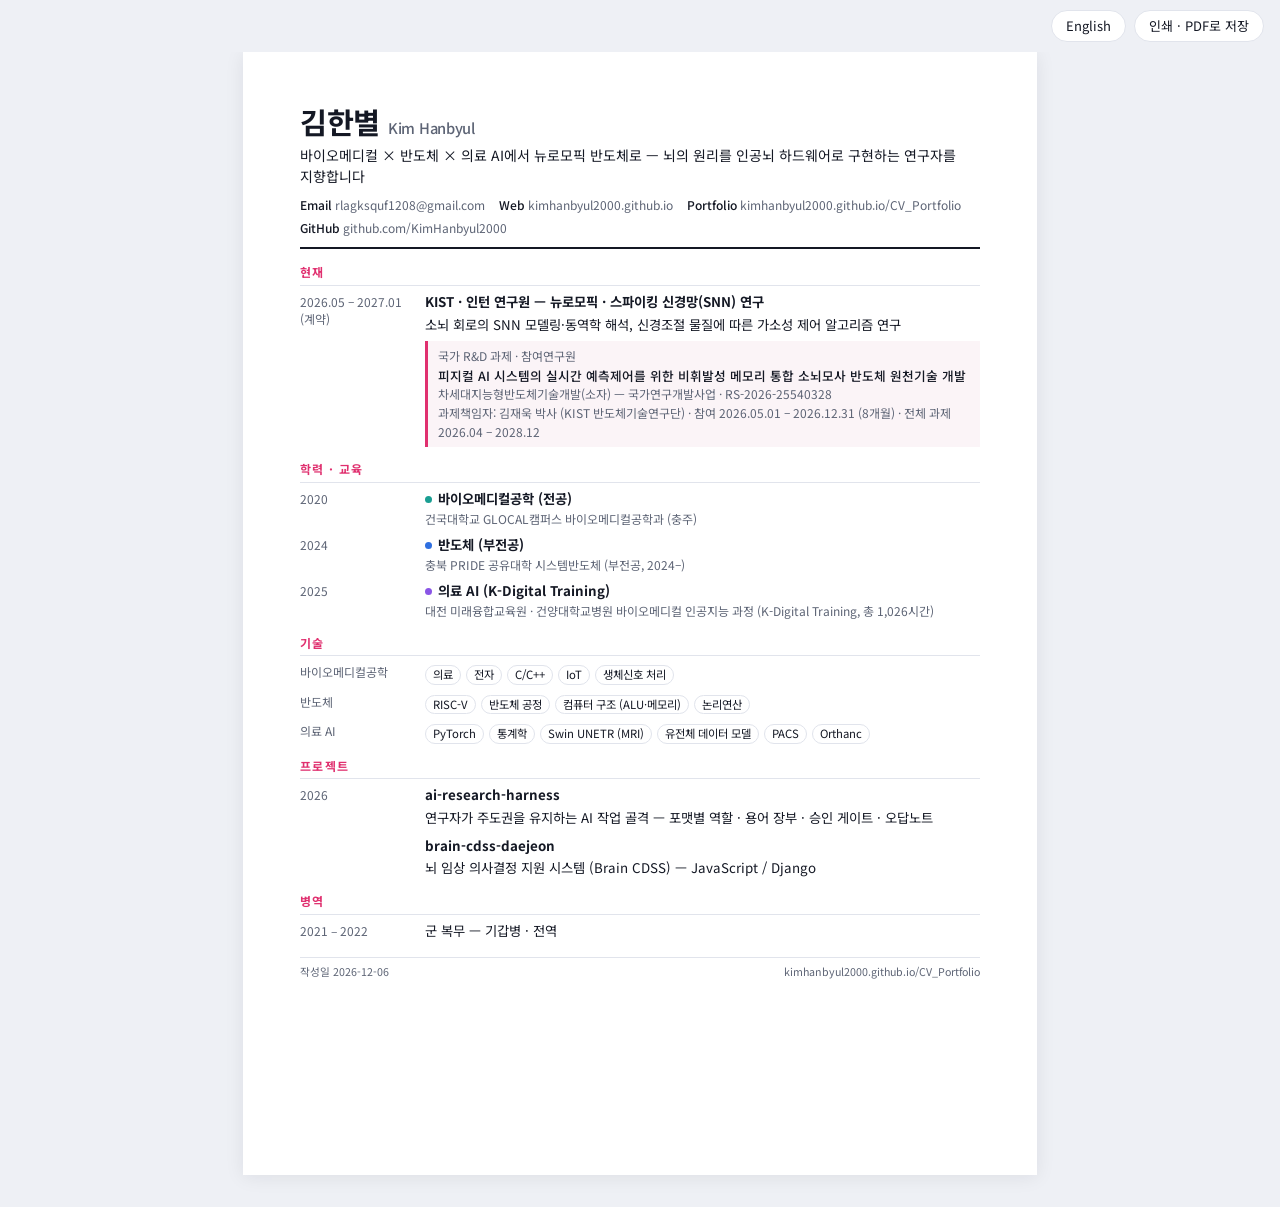
==== cv.html @ 805592ad "PDF 이력서, 푸터 업데이트 날짜, 타임라인 세부 정보 정리 - cv.html (A4 인쇄용, profile.json 단일 출처) + src/cv_pdf.py → assets/c" ====
<!doctype html>
<html lang="ko">
<head>
<meta charset="utf-8">
<meta name="viewport" content="width=device-width, initial-scale=1">
<title>Kim Hanbyul — CV</title>
<meta name="robots" content="noindex">
<!-- 인쇄용 이력서. data/profile.json 을 읽어 그린다. ?lang=en 이면 영어.
     PDF 는 src/cv_pdf.py 가 이 페이지를 인쇄해 assets/cv/ 에 만든다. 화면에서 직접 인쇄해도 같은 모양이다. -->
<link rel="preconnect" href="https://fonts.googleapis.com">
<link href="https://fonts.googleapis.com/css2?family=Noto+Sans+KR:wght@400;500;700&display=swap" rel="stylesheet">
<style>
:root{--ink:#141824;--muted:#5d6475;--line:#e1e4ec;--accent:#e0306f;--l1:#1a9e92;--l2:#2f6fe0;--l3:#8a55e6;--paper:#ffffff;--desk:#eef0f5}
@page{size:A4;margin:14mm 15mm}
*{box-sizing:border-box}
html,body{margin:0}
body{background:var(--desk);color:var(--ink);font-family:"Noto Sans KR",-apple-system,BlinkMacSystemFont,"Apple SD Gothic Neo",sans-serif;
  font-size:10pt;line-height:1.55;word-break:keep-all;-webkit-print-color-adjust:exact;print-color-adjust:exact}
.bar{position:sticky;top:0;display:flex;justify-content:flex-end;gap:8px;padding:10px 16px;background:var(--desk)}
.bar button,.bar a{appearance:none;border:1px solid var(--line);background:var(--paper);color:var(--ink);border-radius:999px;
  padding:5px 14px;font:inherit;font-size:13px;cursor:pointer;text-decoration:none}
.sheet{width:210mm;max-width:100%;min-height:297mm;margin:0 auto 32px;background:var(--paper);padding:14mm 15mm;
  box-shadow:0 2px 18px rgba(20,24,36,.08)}
@media print{
  body{background:none}
  .bar{display:none}
  .sheet{width:auto;min-height:0;margin:0;padding:0;box-shadow:none}
}
header{border-bottom:2px solid var(--ink);padding-bottom:10px;margin-bottom:14px}
h1{font-size:22pt;line-height:1.15;margin:0;letter-spacing:-.01em}
h1 small{font-size:11pt;color:var(--muted);font-weight:500;margin-left:8px}
.headline{margin:6px 0 8px;font-size:10.5pt}
.contact{display:flex;flex-wrap:wrap;gap:4px 14px;font-size:9pt;color:var(--muted)}
.contact a{color:inherit;text-decoration:none}
.contact b{color:var(--ink);font-weight:500}
section{margin:0 0 13px;break-inside:avoid}
h2{font-size:9pt;letter-spacing:.12em;text-transform:uppercase;color:var(--accent);margin:0 0 6px;padding-bottom:3px;border-bottom:1px solid var(--line)}
h2 span.sub{color:var(--muted);letter-spacing:.04em;margin-left:6px;text-transform:none;font-weight:500}
.row{display:grid;grid-template-columns:30mm 1fr;gap:0 12px;margin:0 0 7px}
.row .when{color:var(--muted);font-size:9pt;line-height:1.4;padding-top:2px;overflow-wrap:anywhere}
.row .t{font-weight:700}
.row .w{color:var(--muted);font-size:9pt}
.row p{margin:2px 0 0}
.box{border-left:3px solid var(--accent);background:#fbf4f7;padding:6px 10px;margin-top:6px;font-size:9pt;color:var(--muted)}
.box .t{color:var(--ink);font-weight:500;font-size:9.5pt}
.chips{display:flex;flex-wrap:wrap;gap:3px 5px;margin-top:3px}
.chip{font-size:8.5pt;border:1px solid var(--line);border-radius:999px;padding:0 7px;color:var(--ink)}
.dot{display:inline-block;width:7px;height:7px;border-radius:50%;margin-right:6px;vertical-align:1px}
.proj a{color:var(--ink);font-weight:700;text-decoration:none}
footer{margin-top:16px;padding-top:6px;border-top:1px solid var(--line);font-size:8pt;color:var(--muted);display:flex;justify-content:space-between;gap:8px;flex-wrap:wrap}
</style>
</head>
<body>
<div class="bar">
  <a id="lang" href="#"></a>
  <button id="print" type="button"></button>
</div>
<main class="sheet" id="cv"></main>
<script type="module">
const $ = id => document.getElementById(id);
const esc = s => String(s ?? "").replace(/[&<>"]/g, c => ({ "&": "&amp;", "<": "&lt;", ">": "&gt;", '"': "&quot;" })[c]);
// 언어: ?lang= 이 우선, 없으면 홈페이지와 같은 localStorage "lang", 기본 한국어
let L = new URLSearchParams(location.search).get("lang");
if (L !== "en" && L !== "ko") { try { L = localStorage.getItem("lang"); } catch (e) {} }
L = L === "en" ? "en" : "ko";
document.documentElement.lang = L;

const pf = await fetch("data/profile.json").then(r => r.json());
const T = (o, k) => o[`${k}_${L}`];
const K = (ko, en) => L === "ko" ? ko : en;
const c = pf.current, pj = c.project;
const color = { L1: "var(--l1)", L2: "var(--l2)", L3: "var(--l3)" };
// 학력·교육의 연도는 타임라인에서 같은 기둥(pillar)을 가진 항목의 연도를 쓴다
const yearOf = id => pf.timeline.find(t => t.pillar === id)?.when ?? "";
const military = pf.timeline.find(t => t.when.startsWith("2021"));
const site = pf.links.find(l => l.label === "Home")?.href ?? "";
const gh = pf.links.find(l => l.label === "GitHub")?.href ?? "";
const portfolio = site + "CV_Portfolio/";
const today = new Date().toLocaleDateString("sv-SE", { timeZone: "Asia/Seoul" });
const bare = u => u.replace(/^https?:\/\//, "").replace(/\/$/, "");

$("cv").innerHTML = `
  <header>
    <h1>${esc(pf.name[L])}<small>${esc(pf.name[L === "ko" ? "en" : "ko"])}</small></h1>
    <p class="headline">${esc(pf.headline[L])}</p>
    <div class="contact">
      <span><b>Email</b> <a href="mailto:${esc(pf.contact.email)}">${esc(pf.contact.email)}</a></span>
      <span><b>Web</b> <a href="${esc(site)}">${esc(bare(site))}</a></span>
      <span><b>Portfolio</b> <a href="${esc(portfolio)}">${esc(bare(portfolio))}</a></span>
      <span><b>GitHub</b> <a href="${esc(gh)}">${esc(bare(gh))}</a></span>
    </div>
  </header>

  <section>
    <h2>${K("현재", "Current position")}</h2>
    <div class="row">
      <div class="when">${esc(T(c, "period"))}</div>
      <div>
        <div class="t">${esc(c.org)} · ${esc(T(c, "role"))}</div>
        <p>${esc(T(c, "detail"))}</p>
        ${pj ? `<div class="box">
          <div>${K("국가 R&D 과제", "National R&D project")} · ${esc(T(pj, "role"))}</div>
          <div class="t">${esc(T(pj, "title"))}</div>
          <div>${esc(T(pj, "program"))} · ${esc(pj.number)}</div>
          <div>${K("과제책임자", "PI")}: ${esc(T(pj, "pi"))} · ${esc(T(pj, "period"))}</div>
        </div>` : ""}
      </div>
    </div>
  </section>

  <section>
    <h2>${K("학력 · 교육", "Education & training")}</h2>
    ${pf.pillars.map(p => `
    <div class="row">
      <div class="when">${esc(yearOf(p.id))}</div>
      <div>
        <div class="t"><span class="dot" style="background:${color[p.id]}"></span>${esc(T(p, "title"))}</div>
        <div class="w">${esc(T(p, "where"))}</div>
      </div>
    </div>`).join("")}
  </section>

  <section>
    <h2>${K("기술", "Skills")}</h2>
    ${pf.pillars.map(p => `
    <div class="row">
      <div class="when">${esc(T(p, "title").split(/\s[—(]/)[0])}</div>
      <div class="chips">${T(p, "skills").map(s => `<span class="chip">${esc(s)}</span>`).join("")}</div>
    </div>`).join("")}
  </section>

  <section class="proj">
    <h2>${K("프로젝트", "Projects")}</h2>
    ${pf.projects.map(p => `
    <div class="row">
      <div class="when">${esc(p.when ?? "")}</div>
      <div><a href="${esc(p.href)}">${esc(p.name)}</a><p>${esc(p[L])}</p></div>
    </div>`).join("")}
  </section>

  ${military ? `<section>
    <h2>${K("병역", "Military service")}</h2>
    <div class="row"><div class="when">${esc(military.when)}</div><div>${esc(military[L])}</div></div>
  </section>` : ""}

  <footer>
    <span>${K("작성일", "Updated")} ${today}</span>
    <span>${esc(bare(portfolio))}</span>
  </footer>`;

$("lang").textContent = L === "ko" ? "English" : "한국어";
$("lang").href = `?lang=${L === "ko" ? "en" : "ko"}`;
$("print").textContent = K("인쇄 · PDF로 저장", "Print · Save as PDF");
$("print").onclick = () => print();
document.title = K("김한별 — 이력서", "Kim Hanbyul — CV");
await document.fonts.ready;
document.body.dataset.ready = "1";   // src/cv_pdf.py 가 이 표시를 기다렸다가 인쇄한다
</script>
</body>
</html>
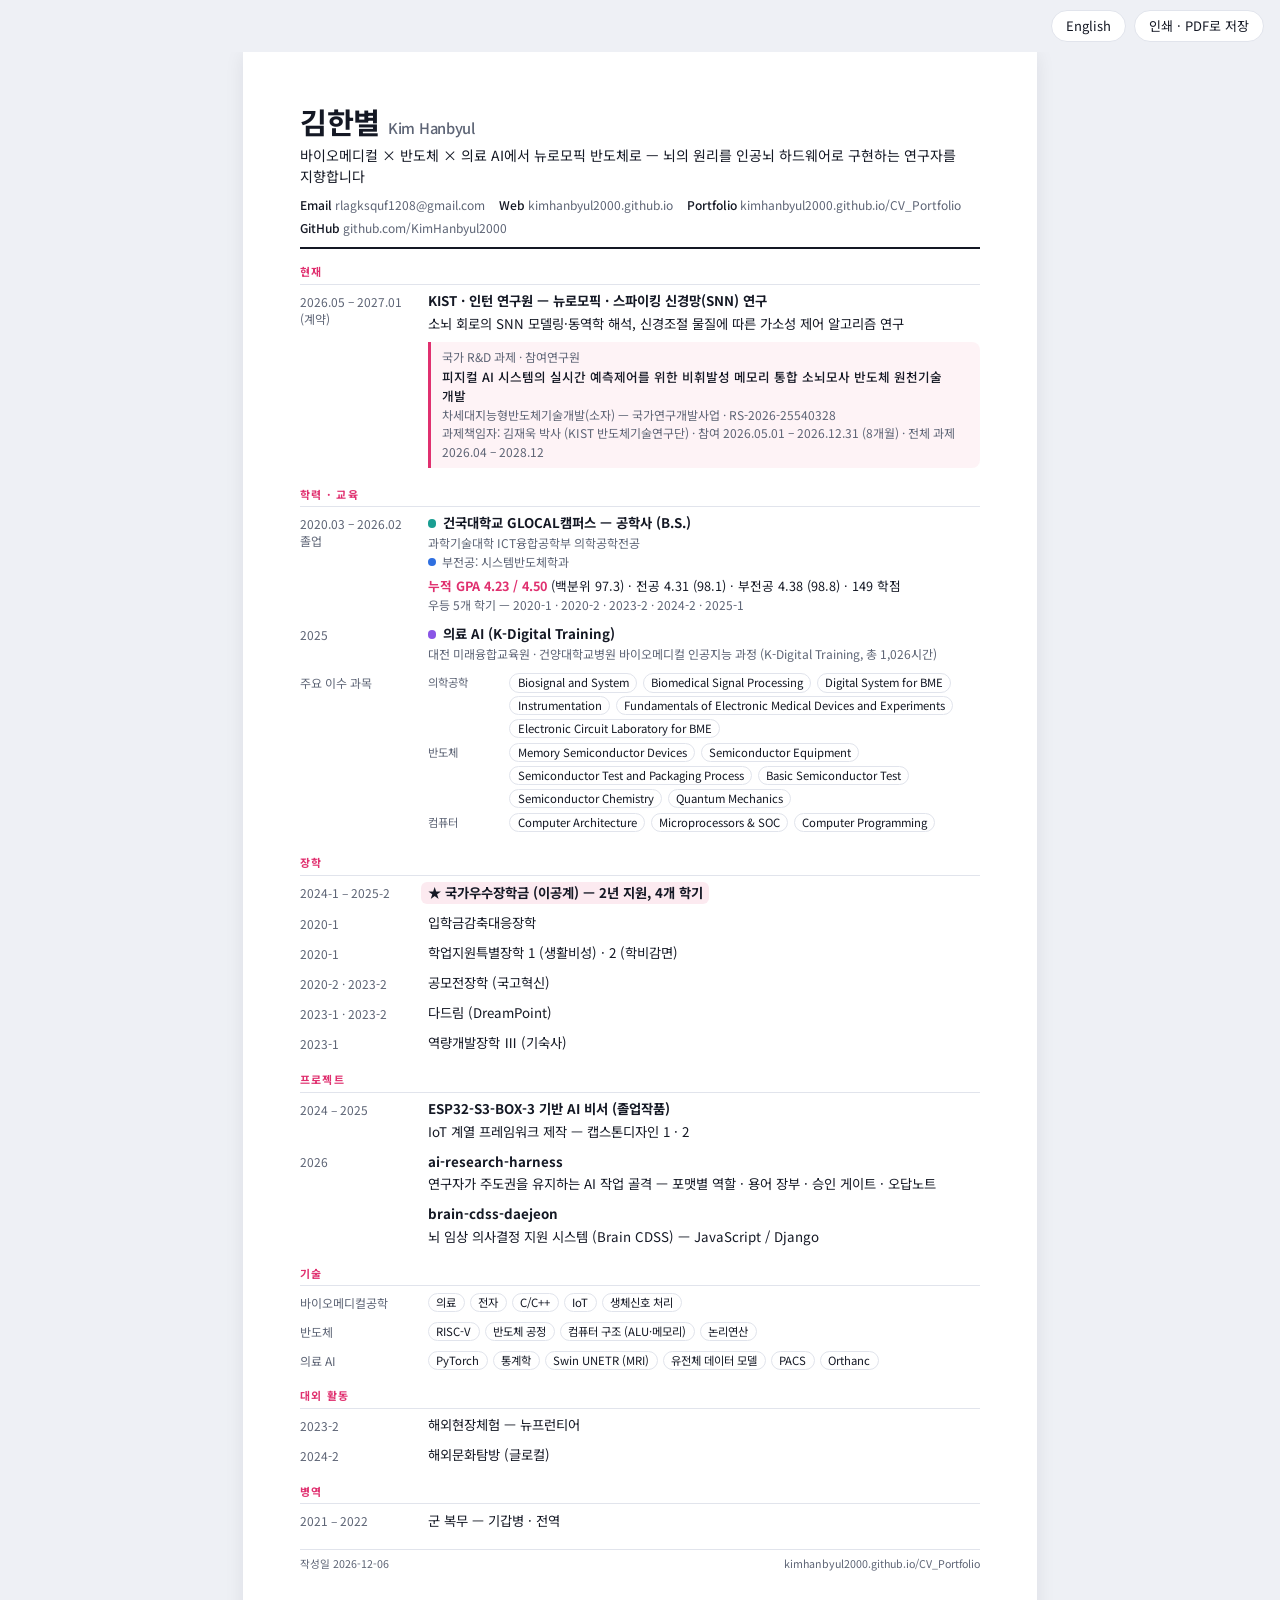
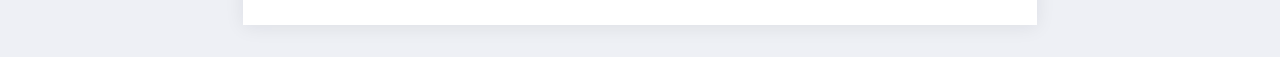
==== commit 3d83c05a: "학적 정보·장학·졸업작품 반영, 홈페이지 이력 절과 PDF 를 같은 렌더러로 - profile.json: education(학위·졸업·GPA·우등·주요 과목·장학·대외 활동), 졸" ====
--- a/cv.html
+++ b/cv.html
@@ -5,12 +5,13 @@
 <meta name="viewport" content="width=device-width, initial-scale=1">
 <title>Kim Hanbyul — CV</title>
 <meta name="robots" content="noindex">
-<!-- 인쇄용 이력서. data/profile.json 을 읽어 그린다. ?lang=en 이면 영어.
+<!-- 인쇄용 이력서. data/profile.json 을 읽어 그린다. ?lang=en 이면 영어. 본문은 web/cv.js — 홈페이지 "이력" 절과 같은 함수라 정보가 항상 같다.
      PDF 는 src/cv_pdf.py 가 이 페이지를 인쇄해 assets/cv/ 에 만든다. 화면에서 직접 인쇄해도 같은 모양이다. -->
 <link rel="preconnect" href="https://fonts.googleapis.com">
 <link href="https://fonts.googleapis.com/css2?family=Noto+Sans+KR:wght@400;500;700&display=swap" rel="stylesheet">
+<link rel="stylesheet" href="web/cv.css">
 <style>
-:root{--ink:#141824;--muted:#5d6475;--line:#e1e4ec;--accent:#e0306f;--l1:#1a9e92;--l2:#2f6fe0;--l3:#8a55e6;--paper:#ffffff;--desk:#eef0f5}
+:root{--ink:#141824;--muted:#5d6475;--line:#e1e4ec;--panel:#f6f7fa;--c-in:#e0306f;--c-l1:#1a9e92;--c-l2:#2f6fe0;--c-l3:#8a55e6;--paper:#ffffff;--desk:#eef0f5}
 @page{size:A4;margin:14mm 15mm}
 *{box-sizing:border-box}
 html,body{margin:0}
@@ -33,20 +34,6 @@
 .contact{display:flex;flex-wrap:wrap;gap:4px 14px;font-size:9pt;color:var(--muted)}
 .contact a{color:inherit;text-decoration:none}
 .contact b{color:var(--ink);font-weight:500}
-section{margin:0 0 13px;break-inside:avoid}
-h2{font-size:9pt;letter-spacing:.12em;text-transform:uppercase;color:var(--accent);margin:0 0 6px;padding-bottom:3px;border-bottom:1px solid var(--line)}
-h2 span.sub{color:var(--muted);letter-spacing:.04em;margin-left:6px;text-transform:none;font-weight:500}
-.row{display:grid;grid-template-columns:30mm 1fr;gap:0 12px;margin:0 0 7px}
-.row .when{color:var(--muted);font-size:9pt;line-height:1.4;padding-top:2px;overflow-wrap:anywhere}
-.row .t{font-weight:700}
-.row .w{color:var(--muted);font-size:9pt}
-.row p{margin:2px 0 0}
-.box{border-left:3px solid var(--accent);background:#fbf4f7;padding:6px 10px;margin-top:6px;font-size:9pt;color:var(--muted)}
-.box .t{color:var(--ink);font-weight:500;font-size:9.5pt}
-.chips{display:flex;flex-wrap:wrap;gap:3px 5px;margin-top:3px}
-.chip{font-size:8.5pt;border:1px solid var(--line);border-radius:999px;padding:0 7px;color:var(--ink)}
-.dot{display:inline-block;width:7px;height:7px;border-radius:50%;margin-right:6px;vertical-align:1px}
-.proj a{color:var(--ink);font-weight:700;text-decoration:none}
 footer{margin-top:16px;padding-top:6px;border-top:1px solid var(--line);font-size:8pt;color:var(--muted);display:flex;justify-content:space-between;gap:8px;flex-wrap:wrap}
 </style>
 </head>
@@ -57,6 +44,7 @@
 </div>
 <main class="sheet" id="cv"></main>
 <script type="module">
+import { cvHTML } from "./web/cv.js";
 const $ = id => document.getElementById(id);
 const esc = s => String(s ?? "").replace(/[&<>"]/g, c => ({ "&": "&amp;", "<": "&lt;", ">": "&gt;", '"': "&quot;" })[c]);
 // 언어: ?lang= 이 우선, 없으면 홈페이지와 같은 localStorage "lang", 기본 한국어
@@ -66,13 +54,7 @@
 document.documentElement.lang = L;
 
 const pf = await fetch("data/profile.json").then(r => r.json());
-const T = (o, k) => o[`${k}_${L}`];
 const K = (ko, en) => L === "ko" ? ko : en;
-const c = pf.current, pj = c.project;
-const color = { L1: "var(--l1)", L2: "var(--l2)", L3: "var(--l3)" };
-// 학력·교육의 연도는 타임라인에서 같은 기둥(pillar)을 가진 항목의 연도를 쓴다
-const yearOf = id => pf.timeline.find(t => t.pillar === id)?.when ?? "";
-const military = pf.timeline.find(t => t.when.startsWith("2021"));
 const site = pf.links.find(l => l.label === "Home")?.href ?? "";
 const gh = pf.links.find(l => l.label === "GitHub")?.href ?? "";
 const portfolio = site + "CV_Portfolio/";
@@ -91,57 +73,7 @@
     </div>
   </header>
 
-  <section>
-    <h2>${K("현재", "Current position")}</h2>
-    <div class="row">
-      <div class="when">${esc(T(c, "period"))}</div>
-      <div>
-        <div class="t">${esc(c.org)} · ${esc(T(c, "role"))}</div>
-        <p>${esc(T(c, "detail"))}</p>
-        ${pj ? `<div class="box">
-          <div>${K("국가 R&D 과제", "National R&D project")} · ${esc(T(pj, "role"))}</div>
-          <div class="t">${esc(T(pj, "title"))}</div>
-          <div>${esc(T(pj, "program"))} · ${esc(pj.number)}</div>
-          <div>${K("과제책임자", "PI")}: ${esc(T(pj, "pi"))} · ${esc(T(pj, "period"))}</div>
-        </div>` : ""}
-      </div>
-    </div>
-  </section>
-
-  <section>
-    <h2>${K("학력 · 교육", "Education & training")}</h2>
-    ${pf.pillars.map(p => `
-    <div class="row">
-      <div class="when">${esc(yearOf(p.id))}</div>
-      <div>
-        <div class="t"><span class="dot" style="background:${color[p.id]}"></span>${esc(T(p, "title"))}</div>
-        <div class="w">${esc(T(p, "where"))}</div>
-      </div>
-    </div>`).join("")}
-  </section>
-
-  <section>
-    <h2>${K("기술", "Skills")}</h2>
-    ${pf.pillars.map(p => `
-    <div class="row">
-      <div class="when">${esc(T(p, "title").split(/\s[—(]/)[0])}</div>
-      <div class="chips">${T(p, "skills").map(s => `<span class="chip">${esc(s)}</span>`).join("")}</div>
-    </div>`).join("")}
-  </section>
-
-  <section class="proj">
-    <h2>${K("프로젝트", "Projects")}</h2>
-    ${pf.projects.map(p => `
-    <div class="row">
-      <div class="when">${esc(p.when ?? "")}</div>
-      <div><a href="${esc(p.href)}">${esc(p.name)}</a><p>${esc(p[L])}</p></div>
-    </div>`).join("")}
-  </section>
-
-  ${military ? `<section>
-    <h2>${K("병역", "Military service")}</h2>
-    <div class="row"><div class="when">${esc(military.when)}</div><div>${esc(military[L])}</div></div>
-  </section>` : ""}
+  ${cvHTML(pf, L)}
 
   <footer>
     <span>${K("작성일", "Updated")} ${today}</span>
--- a/web/cv.css
+++ b/web/cv.css
@@ -0,0 +1,31 @@
+/* 이력 본문 (web/cv.js) — 홈페이지와 cv.html 이 함께 쓴다. 크기는 em 이라 부모 글자 크기를 따른다 */
+.cv-sec{margin:0 0 1.3em;break-inside:avoid}
+.cv-h{font-size:.82em;letter-spacing:.12em;text-transform:uppercase;color:var(--c-in);margin:0 0 .6em;
+  padding-bottom:.3em;border-bottom:1px solid var(--line);font-weight:700}
+.cv-row{display:grid;grid-template-columns:8.5em 1fr;gap:0 1.1em;margin:0 0 .7em}
+.cv-when{color:var(--muted);font-size:.9em;line-height:1.45;padding-top:.12em;overflow-wrap:anywhere}
+.cv-t{font-weight:700}
+.cv-t a{color:inherit;text-decoration:none}
+.cv-t a:hover{text-decoration:underline}
+.cv-w{color:var(--muted);font-size:.9em}
+.cv-row p{margin:.15em 0 0}
+.cv-cur{display:flex;gap:.9em;align-items:flex-start}
+.cv-logo{height:3.2em;width:auto;flex:none;margin-top:.1em}
+.cv-box{border-left:3px solid var(--c-in);background:color-mix(in srgb,var(--c-in) 6%,transparent);
+  padding:.55em .9em;margin-top:.6em;font-size:.9em;color:var(--muted);border-radius:0 8px 8px 0}
+.cv-box .cv-t{color:var(--ink);font-weight:500;font-size:1.05em}
+.cv-gpa{margin:.35em 0 .1em;font-size:.95em}
+.cv-gpa b{color:var(--c-in)}
+.cv-dot{display:inline-block;width:.65em;height:.65em;border-radius:50%;margin-right:.5em;vertical-align:.05em}
+.cv-cg{display:flex;gap:.6em;align-items:baseline;margin-bottom:.35em}
+.cv-cl{flex:none;width:6.5em;font-size:.85em;color:var(--muted)}
+.cv-chips{display:flex;flex-wrap:wrap;gap:.25em .4em}
+.cv-chip{font-size:.85em;border:1px solid var(--line);border-radius:999px;padding:0 .65em;color:var(--ink);white-space:nowrap}
+.cv-hl{font-weight:700;color:var(--ink);background:color-mix(in srgb,var(--c-in) 10%,transparent);
+  border-radius:6px;padding:.05em .5em;display:inline-block;margin-left:-.5em}
+@media (max-width:620px){
+  .cv-row{grid-template-columns:1fr;gap:.1em}
+  .cv-cg{flex-direction:column;gap:.15em}
+  .cv-cl{width:auto}
+  .cv-chip{white-space:normal}
+}
